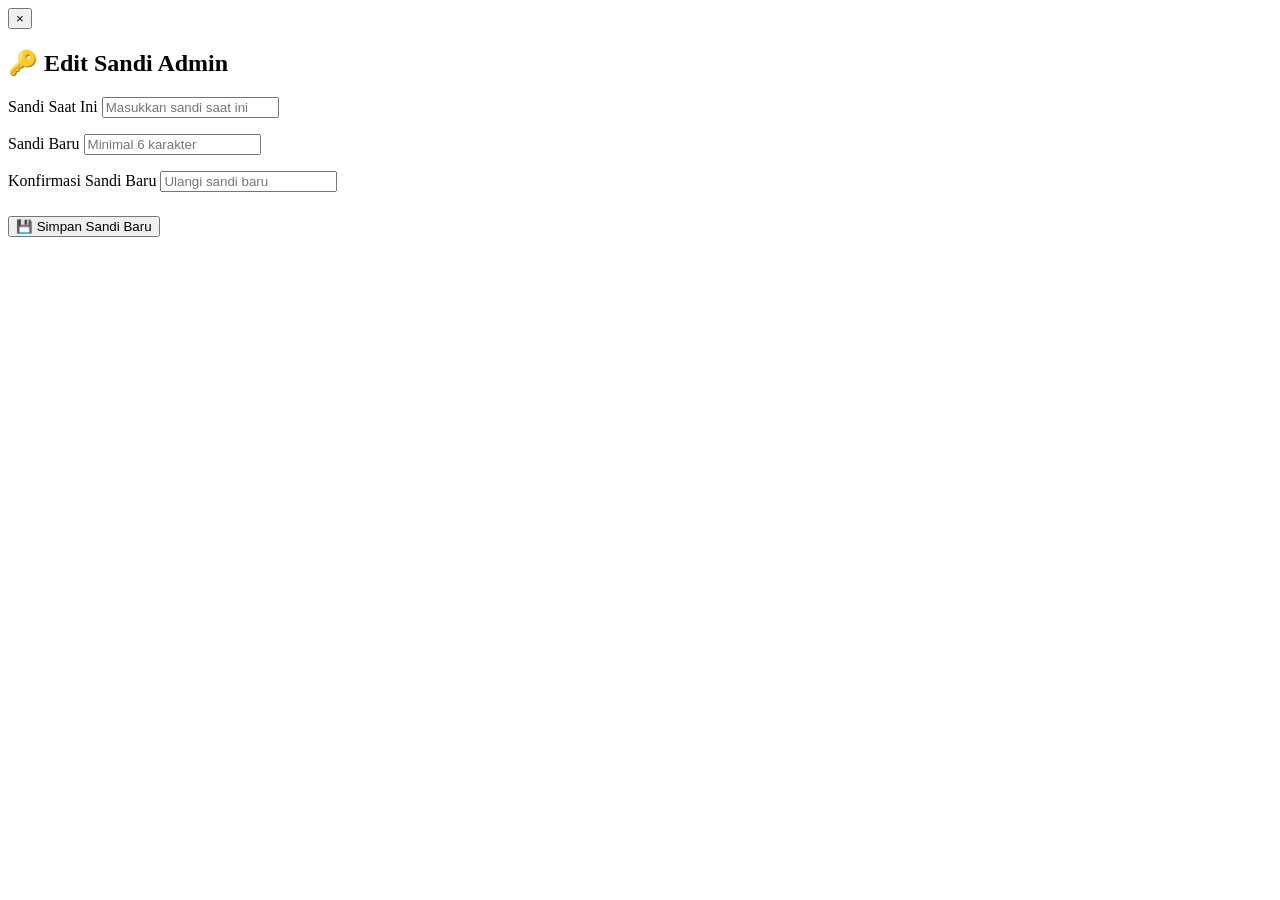
==== app.html @ 05ad00aa "Add files via upload" ====
<!DOCTYPE html>
<html lang="id">
<head>
    <meta charset="UTF-8">
    <meta name="viewport" content="width=device-width, initial-scale=1.0">
    <title>Birthday Greeting - App</title>
    <link rel="stylesheet" href="css/style.css">
</head>
<body>
    <!-- PEMBACA VIEW -->
    <div id="pembacaView" class="app-page" style="display: none;">
        <!-- Navbar -->
        <nav class="navbar">
            <div class="navbar-left">
                <h1 class="app-title">🎉 Happy Birthday!</h1>
            </div>
            <div class="navbar-right">
                <span class="user-info">
                    <span id="pembaca-username-display"></span>
                    <span id="pembaca-role-badge"></span>
                </span>
                <button id="pembaca-logoutBtn" class="logout-btn">Logout</button>
            </div>
        </nav>

        <!-- Main Content Area -->
        <div class="app-container">
            <!-- Background Music -->
            <audio id="bgMusic" loop>
                <source src="https://www.soundhelix.com/examples/mp3/SoundHelix-Song-1.mp3" type="audio/mpeg">
            </audio>

            <!-- Pages Container -->
            <div class="pages-container">
                <!-- Page 1: Greeting -->
                <div class="page" id="page1">
                    <div class="page-content">
                        <h2>Selamat Ulang Tahun! 🎂</h2>
                        <p id="page1-message">Semoga hari istimewa Anda penuh dengan kebahagiaan dan berkah.</p>
                    </div>
                </div>

                <!-- Page 2: Prayer -->
                <div class="page" id="page2">
                    <div class="page-content">
                        <h2>Doa Spesial 🙏</h2>
                        <p id="page2-message">Semoga setiap langkahmu dipandu oleh kasih sayang Tuhan, dan setiap mimpi menjadi kenyataan yang indah.</p>
                    </div>
                </div>

                <!-- Page 3: Document -->
                <div class="page" id="page3">
                    <div class="page-content">
                        <h2>Momen Spesial 📸</h2>
                        <div id="page3-content" class="document-container">
                            <p>Tempat untuk foto, dokumen, atau konten spesial lainnya.</p>
                        </div>
                    </div>
                </div>

                <!-- Page 4: Final Message & WhatsApp -->
                <div class="page" id="page4">
                    <div class="page-content">
                        <h2>Terima Kasih 💝</h2>
                        <p id="page4-message">Selamat ulang tahun yang luar biasa!</p>
                        <div class="whatsapp-section">
                            <button id="sendWhatsappBtn" class="whatsapp-btn">
                                📱 Kirim Pesan WhatsApp
                            </button>
                            <p class="wa-note">Pesan akan dikirim ke nomor yang telah diatur</p>
                        </div>
                    </div>
                </div>
            </div>

            <!-- Page Indicator -->
            <div class="page-indicator">
                <span id="pageCounter">1 / 4</span>
            </div>
        </div>

        <!-- Controls -->
        <div class="controls">
            <button id="prevBtn" class="control-btn prev-btn">⬅️ Sebelumnya</button>
            <button id="musicToggleBtn" class="control-btn music-btn">🔊 Musik: ON</button>
            <button id="nextBtn" class="control-btn next-btn">Selanjutnya ➡️</button>
        </div>
    </div>

    <!-- ADMIN DASHBOARD VIEW -->
    <div id="adminView" style="display: none;">
        <div class="admin-dashboard">
            <!-- Sidebar -->
            <aside class="admin-sidebar">
                <div class="admin-header">
                    <div class="admin-logo">🎉 Admin Panel</div>
                </div>
                
                <nav class="admin-menu">
                    <button class="admin-menu-item active" data-page="pembaca">
                        <span class="menu-icon">👥</span>
                        <span class="menu-label">Manage Reviewers</span>
                    </button>
                    <button class="admin-menu-item" data-page="content">
                        <span class="menu-icon">📝</span>
                        <span class="menu-label">Edit Content</span>
                    </button>
                    <button class="admin-menu-item" data-page="settings">
                        <span class="menu-icon">⚙️</span>
                        <span class="menu-label">Settings</span>
                    </button>
                </nav>
            </aside>

            <!-- Main Content -->
            <main class="admin-main">
                <div class="admin-top-bar">
                    <h1 class="admin-title" id="pageTitle">Kelola Pembaca</h1>

                    <div class="admin-profile" id="adminProfile">
                        <button class="admin-profile-trigger" id="adminProfileTrigger" aria-expanded="false">
                            <div class="admin-profile-avatar" id="adminAvatar">A</div>
                            <span class="admin-profile-name" id="adminUsername">Admin</span>
                            <span class="admin-profile-chevron">▾</span>
                        </button>
                        <div class="admin-profile-dropdown" id="adminProfileDropdown">
                            <button class="admin-dropdown-item" id="editPasswordBtn">
                                <span>🔑</span> Edit Sandi
                            </button>
                            <button class="admin-dropdown-item danger" id="admin-logoutBtn">
                                <span>🚪</span> Logout
                            </button>
                        </div>
                    </div>
                </div>

                <div class="admin-content">
                    <!-- PEMBACA PAGE -->
                    <div id="pembacaPage" class="admin-section-page">
                        <div class="admin-section">
                            <h3 id="pembacaFormTitle">👥 Tambah Pembaca Baru</h3>
                            <input type="hidden" id="editPembacaId" value="">
                            <div class="form-grid">
                                <div class="form-field">
                                    <label>Username Pembaca</label>
                                    <input type="text" id="newPembacaUsername" placeholder="Masukkan username">
                                </div>
                            </div>
                            <div style="margin-bottom: 20px;">
                                <div class="form-field">
                                    <label>Pesan Default (Page 1)</label>
                                    <textarea id="newPembacaMessage" placeholder="Pesan khusus untuk pembaca ini..." rows="4"></textarea>
                                </div>
                            </div>
                            <button id="pembacaSubmitBtn" class="btn-primary" onclick="submitPembacaForm()">➕ Tambah Pembaca</button>
                        </div>


                        <button id="cancelEditBtn"
                            class="btn-secondary"
                            onclick="cancelEditPembaca()"
                            style="display:none;">
                            Batal
                        </button>
                        <div class="admin-section">
                            <h3>📋 Daftar Pembaca</h3>
                            <div id="pembacaListContainer" class="pembaca-list-container">
                                <!-- Reviewer cards akan dimuat di sini -->
                            </div>
                        </div>
                    </div>

                    <!-- CONTENT EDITOR PAGE -->
                    <div id="contentPage" class="admin-section-page" style="display: none;">
                        <div class="admin-section">
                            <h3>📝 Edit Content Setiap Reviewer</h3>
                            
                            <div style="margin-bottom: 20px;">
                                <label class="form-field" style="margin-bottom: 10px;">
                                    <span style="font-weight: 600; margin-bottom: 8px; display: block;">Pilih Pembaca</span>
                                    <select id="pembacaSelector" onchange="loadPembacaContent()">
                                        <option value="">-- Pilih Pembaca --</option>
                                    </select>
                                </label>
                            </div>

                            <div id="contentEditorContainer" style="display: none;">
                                <!-- Page tabs -->
                                <div class="page-tabs">
                                    <button class="page-tab active" onclick="switchContentPage(1)">Page 1: Ucapan</button>
                                    <button class="page-tab" onclick="switchContentPage(2)">Page 2: Doa</button>
                                    <button class="page-tab" onclick="switchContentPage(3)">Page 3: Dokumen</button>
                                    <button class="page-tab" onclick="switchContentPage(4)">Page 4: Pesan Akhir</button>
                                </div>

                                <!-- Content editors -->
                                <div id="contentPage1" class="page-editor active">
                                    <div class="form-field">
                                        <label>Ucapan (Page 1)</label>
                                        <textarea id="content-page1" placeholder="Masukkan ucapan..." rows="5"></textarea>
                                    </div>
                                </div>

                                <div id="contentPage2" class="page-editor">
                                    <div class="form-field">
                                        <label>Doa (Page 2)</label>
                                        <textarea id="content-page2" placeholder="Masukkan doa..." rows="5"></textarea>
                                    </div>
                                </div>

                                <div id="contentPage3" class="page-editor">
                                    <div class="form-field">
                                        <label>Upload Gambar (Page 3)</label>
                                        <input type="file" id="content-page3-image" accept="image/*">
                                        <div class="form-hint">Format JPG/PNG. Gambar otomatis dikompres agar hemat penyimpanan.</div>
                                    </div>

                                    <div id="page3ImagePreviewWrapper" style="display:none; margin-top: 16px;">
                                        <img id="page3ImagePreview" src="" alt="Preview gambar">
                                        <button type="button" class="btn-secondary" style="margin-top: 10px;" onclick="removePage3Image()">🗑️ Hapus Gambar</button>
                                    </div>

                                    <div class="form-field" style="margin-top: 20px;">
                                        <label>Keterangan / Caption (opsional)</label>
                                        <textarea id="content-page3" placeholder="Keterangan untuk gambar ini..." rows="3"></textarea>
                                    </div>
                                </div>

                                <div id="contentPage4" class="page-editor">
                                    <div class="form-field">
                                        <label>Pesan Akhir (Page 4)</label>
                                        <textarea id="content-page4" placeholder="Masukkan pesan akhir..." rows="5"></textarea>
                                    </div>
                                </div>

                                <button class="btn-primary" style="margin-top: 20px;" onclick="savePembacaContent()">💾 Simpan Content</button>
                            </div>
                        </div>
                    </div>

                    <!-- SETTINGS PAGE -->
                    <div id="settingsPage" class="admin-section-page" style="display: none;">
                        <div class="admin-section">
                            <h3>🎵 Background Music</h3>
                            <div class="form-field">
                                <label>URL Musik Latar</label>
                                <input type="url" id="musicURLInput" placeholder="https://example.com/music.mp3">
                                <div class="form-hint">Format MP3 atau audio lainnya yang dapat di-stream</div>
                            </div>
                        </div>

                        <div class="admin-section">
                            <h3>💬 WhatsApp Configuration</h3>
                            <div class="form-grid">
                                <div class="form-field">
                                    <label>Nomor WhatsApp Penerima</label>
                                    <input type="text" id="waNumberInput" placeholder="62812345678">
                                    <div class="form-hint">Format: 62 untuk Indonesia (tanpa +)</div>
                                </div>
                            </div>
                            <div style="margin-bottom: 20px;">
                                <div class="form-field">
                                    <label>Pesan WhatsApp</label>
                                    <textarea id="waMessageInput" placeholder="Masukkan pesan..." rows="4"></textarea>
                                </div>
                            </div>
                        </div>

                        <div class="admin-section">
                            <h3>📄 Konten Default (Global)</h3>
                            <div style="margin-bottom: 20px;">
                                <div class="form-field">
                                    <label>Default Page 1 Message</label>
                                    <textarea id="defaultPage1Input" placeholder="Default untuk reviewer baru..." rows="3"></textarea>
                                </div>
                            </div>
                            <div style="margin-bottom: 20px;">
                                <div class="form-field">
                                    <label>Default Page 2 Message</label>
                                    <textarea id="defaultPage2Input" placeholder="Default untuk reviewer baru..." rows="3"></textarea>
                                </div>
                            </div>
                            <div style="margin-bottom: 20px;">
                                <div class="form-field">
                                    <label>Default Page 4 Message</label>
                                    <textarea id="defaultPage4Input" placeholder="Default untuk reviewer baru..." rows="3"></textarea>
                                </div>
                            </div>

                            <button class="btn-primary" onclick="saveAdminSettings()">💾 Simpan Semua Settings</button>
                        </div>
                    </div>
                </div>
            </main>
        </div>
    </div>

    <!-- EDIT PASSWORD MODAL -->
    <div class="modal" id="editPasswordModal">
        <div class="modal-content">
            <button class="close-modal" id="closeEditPasswordModal">&times;</button>
            <h2>🔑 Edit Sandi Admin</h2>

            <div class="form-field" style="margin-bottom: 16px;">
                <label>Sandi Saat Ini</label>
                <input type="password" id="currentPasswordInput" placeholder="Masukkan sandi saat ini">
            </div>
            <div class="form-field" style="margin-bottom: 16px;">
                <label>Sandi Baru</label>
                <input type="password" id="newPasswordInput" placeholder="Minimal 6 karakter">
            </div>
            <div class="form-field" style="margin-bottom: 24px;">
                <label>Konfirmasi Sandi Baru</label>
                <input type="password" id="confirmPasswordInput" placeholder="Ulangi sandi baru">
            </div>

            <button class="btn-primary" onclick="changeAdminPassword()">💾 Simpan Sandi Baru</button>
        </div>
    </div>

    <script src="js/auth.js"></script>
    <script src="js/app.js"></script>
    <script src="js/admin.js"></script>
</body>
</html>
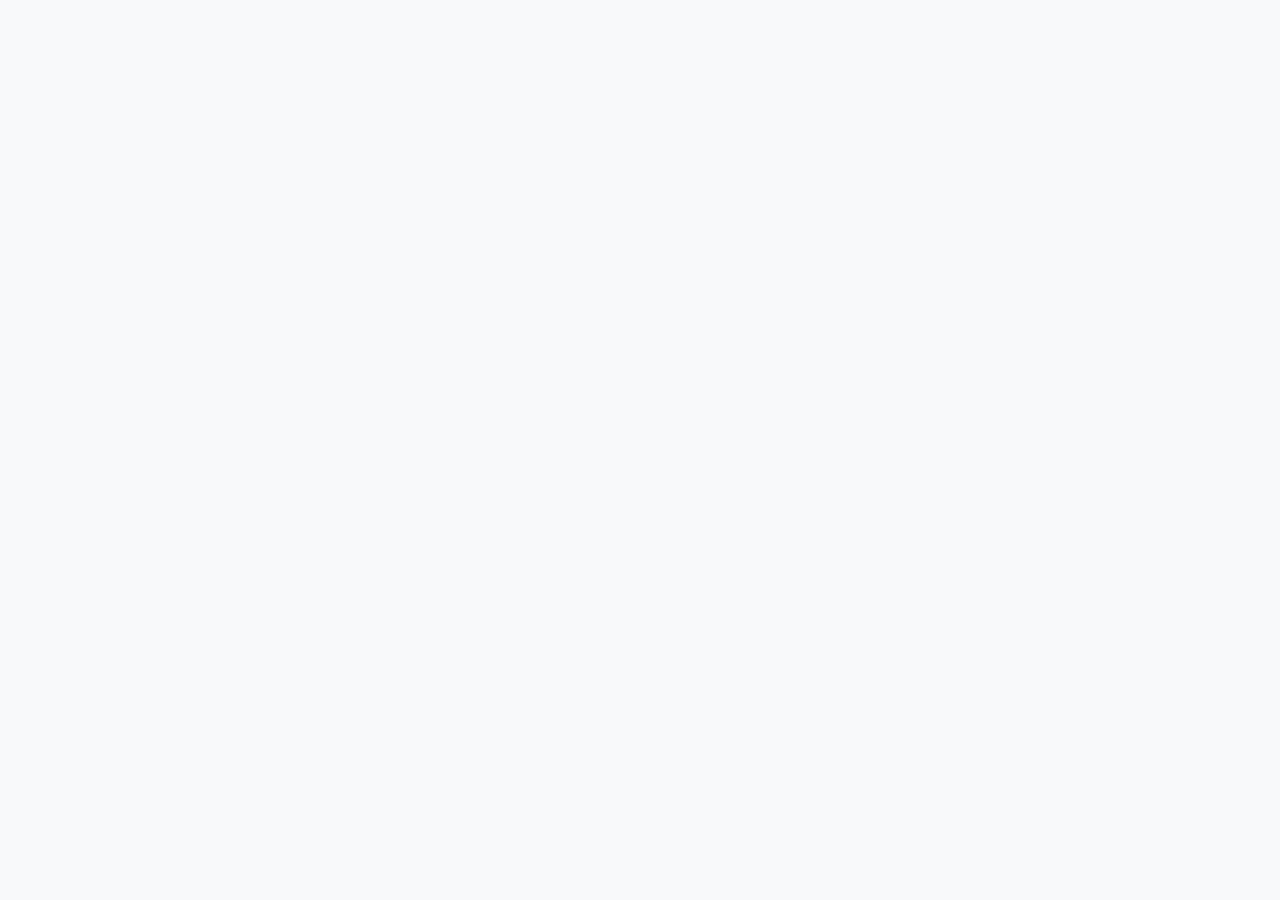
==== commit 85085990: "Update app.html" ====
--- a/app.html
+++ b/app.html
@@ -4,7 +4,7 @@
     <meta charset="UTF-8">
     <meta name="viewport" content="width=device-width, initial-scale=1.0">
     <title>Birthday Greeting - App</title>
-    <link rel="stylesheet" href="css/style.css">
+    <link rel="stylesheet" href="style.css">
 </head>
 <body>
     <!-- PEMBACA VIEW -->
@@ -322,4 +322,4 @@
     <script src="js/app.js"></script>
     <script src="js/admin.js"></script>
 </body>
-</html>+</html>
--- a/style.css
+++ b/style.css
@@ -0,0 +1,1236 @@
+/* ============================================
+   GLOBAL & RESET
+   ============================================ */
+* {
+    margin: 0;
+    padding: 0;
+    box-sizing: border-box;
+}
+
+:root {
+    --primary: #667eea;
+    --primary-dark: #5568d3;
+    --primary-light: #8b9cff;
+    --secondary: #764ba2;
+    --success: #4CAF50;
+    --danger: #f44336;
+    --warning: #ff9800;
+    --bg-light: #f8f9fa;
+    --bg-lighter: #ffffff;
+    --text-dark: #1a1a1a;
+    --text-muted: #6c757d;
+    --border-color: #e0e0e0;
+    --shadow-sm: 0 2px 8px rgba(0, 0, 0, 0.08);
+    --shadow-md: 0 4px 16px rgba(0, 0, 0, 0.12);
+    --shadow-lg: 0 10px 32px rgba(0, 0, 0, 0.15);
+}
+
+html, body {
+    font-family: 'Inter', 'Segoe UI', Tahoma, Geneva, Verdana, sans-serif;
+    background-color: var(--bg-light);
+    color: var(--text-dark);
+    line-height: 1.6;
+}
+
+/* Scrollbar */
+::-webkit-scrollbar {
+    width: 8px;
+    height: 8px;
+}
+
+::-webkit-scrollbar-track {
+    background: var(--bg-light);
+}
+
+::-webkit-scrollbar-thumb {
+    background: var(--border-color);
+    border-radius: 4px;
+}
+
+::-webkit-scrollbar-thumb:hover {
+    background: var(--primary);
+}
+
+/* ============================================
+   LOGIN PAGE STYLES
+   ============================================ */
+.login-page {
+    display: flex;
+    align-items: center;
+    justify-content: center;
+    min-height: 100vh;
+    background: linear-gradient(135deg, #667eea 0%, #764ba2 100%);
+    position: relative;
+    overflow: hidden;
+}
+
+.login-page::before {
+    content: '';
+    position: absolute;
+    top: -50%;
+    right: -50%;
+    width: 200%;
+    height: 200%;
+    background: radial-gradient(circle, rgba(255, 255, 255, 0.1) 1px, transparent 1px);
+    background-size: 50px 50px;
+    animation: float 20s infinite linear;
+}
+
+@keyframes float {
+    0% { transform: translate(0, 0); }
+    100% { transform: translate(50px, 50px); }
+}
+
+.login-container {
+    width: 100%;
+    max-width: 450px;
+    padding: 20px;
+    position: relative;
+    z-index: 10;
+}
+
+.login-card {
+    background: var(--bg-lighter);
+    border-radius: 16px;
+    padding: 50px 40px;
+    box-shadow: var(--shadow-lg);
+    animation: slideUp 0.6s ease-out;
+    backdrop-filter: blur(10px);
+}
+
+@keyframes slideUp {
+    from {
+        opacity: 0;
+        transform: translateY(40px);
+    }
+    to {
+        opacity: 1;
+        transform: translateY(0);
+    }
+}
+
+.login-title {
+    font-size: 32px;
+    font-weight: 700;
+    background: linear-gradient(135deg, var(--primary) 0%, var(--secondary) 100%);
+    -webkit-background-clip: text;
+    -webkit-text-fill-color: transparent;
+    margin-bottom: 10px;
+    text-align: center;
+}
+
+.login-subtitle {
+    color: var(--text-muted);
+    text-align: center;
+    margin-bottom: 30px;
+    font-size: 14px;
+    font-weight: 500;
+}
+
+/* Login Tabs */
+.login-tabs {
+    display: flex;
+    gap: 0;
+    margin-bottom: 30px;
+    background-color: var(--bg-light);
+    padding: 4px;
+    border-radius: 10px;
+}
+
+.tab-btn {
+    flex: 1;
+    padding: 12px;
+    background-color: transparent;
+    border: none;
+    border-radius: 8px;
+    color: var(--text-muted);
+    font-size: 14px;
+    font-weight: 600;
+    cursor: pointer;
+    transition: all 0.3s ease;
+}
+
+.tab-btn.active {
+    background-color: var(--bg-lighter);
+    color: var(--primary);
+    box-shadow: var(--shadow-sm);
+}
+
+.tab-btn:hover {
+    color: var(--primary);
+}
+
+/* Login Form */
+.login-form {
+    display: none;
+    animation: fadeIn 0.3s ease;
+}
+
+.login-form.active-tab {
+    display: block;
+}
+
+@keyframes fadeIn {
+    from { opacity: 0; }
+    to { opacity: 1; }
+}
+
+.form-group {
+    margin-bottom: 18px;
+}
+
+.form-group label {
+    display: block;
+    margin-bottom: 8px;
+    font-weight: 600;
+    color: var(--text-dark);
+    font-size: 14px;
+}
+
+.form-group input {
+    width: 100%;
+    padding: 12px 14px;
+    border: 2px solid var(--border-color);
+    border-radius: 10px;
+    font-size: 14px;
+    transition: all 0.3s ease;
+    background-color: var(--bg-light);
+}
+
+.form-group input:focus {
+    outline: none;
+    border-color: var(--primary);
+    background-color: var(--bg-lighter);
+    box-shadow: 0 0 0 3px rgba(102, 126, 234, 0.1);
+}
+
+.login-btn {
+    width: 100%;
+    padding: 14px;
+    background: linear-gradient(135deg, var(--primary) 0%, var(--secondary) 100%);
+    color: white;
+    border: none;
+    border-radius: 10px;
+    font-size: 16px;
+    font-weight: 600;
+    cursor: pointer;
+    transition: all 0.3s ease;
+    box-shadow: var(--shadow-md);
+}
+
+.login-btn:hover {
+    transform: translateY(-3px);
+    box-shadow: 0 8px 20px rgba(102, 126, 234, 0.4);
+}
+
+.login-btn:active {
+    transform: translateY(-1px);
+}
+
+.login-info {
+    background: linear-gradient(135deg, #f0f4ff 0%, #f9f5ff 100%);
+    padding: 16px;
+    border-radius: 10px;
+    margin-top: 20px;
+    font-size: 13px;
+    color: var(--text-dark);
+    border-left: 4px solid var(--primary);
+}
+
+.login-info p {
+    margin-bottom: 8px;
+}
+
+.login-info p:last-child {
+    margin-bottom: 0;
+}
+
+.login-info code {
+    background-color: var(--bg-lighter);
+    padding: 3px 8px;
+    border-radius: 5px;
+    font-family: 'Monaco', 'Courier New', monospace;
+    color: var(--primary);
+    font-weight: 600;
+    font-size: 12px;
+}
+
+.error-message {
+    color: var(--danger);
+    text-align: center;
+    font-size: 14px;
+    margin-top: 20px;
+    display: none;
+    padding: 12px 14px;
+    background-color: #ffe6e6;
+    border-radius: 8px;
+    border-left: 4px solid var(--danger);
+    animation: slideDown 0.3s ease;
+}
+
+@keyframes slideDown {
+    from {
+        opacity: 0;
+        transform: translateY(-10px);
+    }
+    to {
+        opacity: 1;
+        transform: translateY(0);
+    }
+}
+
+.error-message.show {
+    display: block;
+}
+
+/* ============================================
+   APP PAGE STYLES - PEMBACA VIEW
+   ============================================ */
+.app-page {
+    display: flex;
+    flex-direction: column;
+    min-height: 100vh;
+    background: linear-gradient(135deg, var(--primary) 0%, var(--secondary) 100%);
+    position: relative;
+}
+
+/* Navbar */
+.navbar {
+    background-color: rgba(0, 0, 0, 0.2);
+    backdrop-filter: blur(20px);
+    padding: 18px 30px;
+    display: flex;
+    justify-content: space-between;
+    align-items: center;
+    color: white;
+    box-shadow: var(--shadow-md);
+    border-bottom: 1px solid rgba(255, 255, 255, 0.1);
+}
+
+.app-title {
+    font-size: 26px;
+    font-weight: 700;
+    letter-spacing: -0.5px;
+}
+
+.navbar-right {
+    display: flex;
+    align-items: center;
+    gap: 20px;
+}
+
+.user-info {
+    display: flex;
+    align-items: center;
+    gap: 12px;
+    font-size: 14px;
+}
+
+#username-display {
+    font-weight: 600;
+    letter-spacing: -0.3px;
+}
+
+#role-badge {
+    background-color: rgba(255, 255, 255, 0.25);
+    padding: 6px 14px;
+    border-radius: 20px;
+    font-size: 12px;
+    font-weight: 600;
+    backdrop-filter: blur(10px);
+}
+
+.logout-btn {
+    padding: 10px 18px;
+    background-color: rgba(255, 255, 255, 0.15);
+    color: white;
+    border: 2px solid rgba(255, 255, 255, 0.4);
+    border-radius: 8px;
+    cursor: pointer;
+    font-size: 14px;
+    font-weight: 600;
+    transition: all 0.3s ease;
+}
+
+.logout-btn:hover {
+    background-color: rgba(255, 255, 255, 0.25);
+    transform: translateY(-2px);
+    border-color: white;
+}
+
+/* Main App Container - Pembaca View */
+.app-container {
+    flex: 1;
+    display: flex;
+    align-items: center;
+    justify-content: center;
+    padding: 40px 20px;
+    position: relative;
+}
+
+.pages-container {
+    width: 100%;
+    max-width: 700px;
+    height: 550px;
+    position: relative;
+    perspective: 1000px;
+}
+
+.page {
+    position: absolute;
+    width: 100%;
+    height: 100%;
+    background: var(--bg-lighter);
+    border-radius: 20px;
+    padding: 50px;
+    box-shadow: var(--shadow-lg);
+    opacity: 0;
+    visibility: hidden;
+    transform: translateX(120px) rotateY(25deg);
+    transition: all 0.6s cubic-bezier(0.34, 1.56, 0.64, 1);
+    display: flex;
+    align-items: center;
+    justify-content: center;
+    overflow-y: auto;
+}
+
+.page.active {
+    opacity: 1;
+    visibility: visible;
+    transform: translateX(0) rotateY(0);
+}
+
+.page.prev {
+    transform: translateX(-120px) rotateY(-25deg);
+}
+
+.page-content {
+    text-align: center;
+    width: 100%;
+}
+
+.page-content h2 {
+    font-size: 32px;
+    font-weight: 700;
+    background: linear-gradient(135deg, var(--primary) 0%, var(--secondary) 100%);
+    -webkit-background-clip: text;
+    -webkit-text-fill-color: transparent;
+    margin-bottom: 24px;
+}
+
+.page-content p {
+    font-size: 18px;
+    color: var(--text-dark);
+    line-height: 1.9;
+    margin-bottom: 16px;
+}
+
+.document-container {
+    background-color: var(--bg-light);
+    padding: 30px;
+    border-radius: 12px;
+    border: 2px dashed var(--primary);
+    min-height: 250px;
+    display: flex;
+    flex-direction: column;
+    align-items: center;
+    justify-content: center;
+    gap: 16px;
+}
+
+.whatsapp-section {
+    margin-top: 40px;
+    padding-top: 30px;
+    border-top: 2px solid var(--border-color);
+}
+
+.whatsapp-btn {
+    padding: 16px 32px;
+    background: linear-gradient(135deg, #25D366 0%, #20BA5E 100%);
+    color: white;
+    border: none;
+    border-radius: 12px;
+    font-size: 16px;
+    font-weight: 600;
+    cursor: pointer;
+    transition: all 0.3s ease;
+    box-shadow: var(--shadow-md);
+    display: inline-block;
+}
+
+.whatsapp-btn:hover {
+    transform: translateY(-4px);
+    box-shadow: 0 8px 24px rgba(37, 211, 102, 0.35);
+}
+
+.whatsapp-btn:active {
+    transform: translateY(-2px);
+}
+
+.wa-note {
+    font-size: 13px;
+    color: var(--text-muted);
+    margin-top: 12px;
+}
+
+.page-indicator {
+    position: absolute;
+    bottom: 30px;
+    left: 50%;
+    transform: translateX(-50%);
+    background-color: rgba(0, 0, 0, 0.3);
+    color: white;
+    padding: 10px 20px;
+    border-radius: 24px;
+    font-size: 14px;
+    font-weight: 600;
+    backdrop-filter: blur(10px);
+    border: 1px solid rgba(255, 255, 255, 0.2);
+}
+
+.controls {
+    display: flex;
+    justify-content: center;
+    gap: 16px;
+    padding: 24px;
+    background-color: rgba(0, 0, 0, 0.15);
+}
+
+.control-btn {
+    padding: 14px 28px;
+    background-color: white;
+    color: var(--primary);
+    border: none;
+    border-radius: 12px;
+    font-size: 14px;
+    font-weight: 600;
+    cursor: pointer;
+    transition: all 0.3s ease;
+    box-shadow: var(--shadow-md);
+    letter-spacing: -0.3px;
+}
+
+.control-btn:hover:not(.disabled) {
+    transform: translateY(-4px);
+    box-shadow: 0 8px 24px rgba(0, 0, 0, 0.25);
+}
+
+.control-btn:active:not(.disabled) {
+    transform: translateY(-2px);
+}
+
+.control-btn.disabled {
+    opacity: 0.5;
+    cursor: not-allowed;
+}
+
+.control-btn.disabled:hover {
+    transform: none;
+}
+
+/* ============================================
+   ADMIN DASHBOARD STYLES
+   ============================================ */
+.admin-dashboard {
+    display: flex;
+    min-height: 100vh;
+    background-color: var(--bg-light);
+}
+
+/* Admin Sidebar */
+.admin-sidebar {
+    width: 280px;
+    background: var(--bg-lighter);
+    border-right: 1px solid var(--border-color);
+    display: flex;
+    flex-direction: column;
+    box-shadow: var(--shadow-sm);
+    overflow-y: auto;
+    position: relative;
+    z-index: 50;
+}
+
+.admin-header {
+    padding: 24px 20px;
+    border-bottom: 1px solid var(--border-color);
+}
+
+.admin-logo {
+    font-size: 24px;
+    font-weight: 700;
+    background: linear-gradient(135deg, var(--primary) 0%, var(--secondary) 100%);
+    -webkit-background-clip: text;
+    -webkit-text-fill-color: transparent;
+}
+
+.admin-menu {
+    list-style: none;
+    padding: 16px 12px;
+    flex: 1;
+    display: flex;
+    flex-direction: column;
+    gap: 4px;
+}
+
+.admin-menu-item {
+    display: flex;
+    align-items: center;
+    gap: 12px;
+    width: 100%;
+    padding: 12px 16px;
+    background: none;
+    color: var(--text-muted);
+    text-decoration: none;
+    font-weight: 600;
+    font-size: 14px;
+    cursor: pointer;
+    transition: all 0.25s ease;
+    border: none;
+    border-radius: 10px;
+    text-align: left;
+}
+
+.menu-icon {
+    font-size: 17px;
+    width: 22px;
+    display: inline-flex;
+    align-items: center;
+    justify-content: center;
+    flex-shrink: 0;
+}
+
+.admin-menu-item:hover {
+    background-color: var(--bg-light);
+    color: var(--primary);
+}
+
+.admin-menu-item.active {
+    background: linear-gradient(135deg, rgba(102, 126, 234, 0.12) 0%, rgba(118, 75, 162, 0.12) 100%);
+    color: var(--primary);
+    box-shadow: inset 3px 0 0 var(--primary);
+}
+
+/* Admin Main Content */
+.admin-main {
+    flex: 1;
+    display: flex;
+    flex-direction: column;
+}
+
+.admin-top-bar {
+    background: var(--bg-lighter);
+    padding: 20px 30px;
+    border-bottom: 1px solid var(--border-color);
+    box-shadow: var(--shadow-sm);
+    display: flex;
+    justify-content: space-between;
+    align-items: center;
+    position: relative;
+    z-index: 60;
+}
+
+.admin-title {
+    font-size: 24px;
+    font-weight: 700;
+    color: var(--text-dark);
+}
+
+/* Admin Profile Dropdown (Top Bar) */
+.admin-profile {
+    position: relative;
+}
+
+.admin-profile-trigger {
+    display: flex;
+    align-items: center;
+    gap: 10px;
+    padding: 6px 16px 6px 6px;
+    background-color: var(--bg-light);
+    border: 1px solid var(--border-color);
+    border-radius: 30px;
+    cursor: pointer;
+    transition: all 0.25s ease;
+}
+
+.admin-profile-trigger:hover {
+    border-color: var(--primary);
+    box-shadow: var(--shadow-sm);
+}
+
+.admin-profile-avatar {
+    width: 34px;
+    height: 34px;
+    border-radius: 50%;
+    background: linear-gradient(135deg, var(--primary) 0%, var(--secondary) 100%);
+    display: flex;
+    align-items: center;
+    justify-content: center;
+    color: white;
+    font-weight: 700;
+    font-size: 15px;
+    flex-shrink: 0;
+}
+
+.admin-profile-name {
+    font-weight: 600;
+    font-size: 14px;
+    color: var(--text-dark);
+}
+
+.admin-profile-chevron {
+    font-size: 11px;
+    color: var(--text-muted);
+    transition: transform 0.25s ease;
+}
+
+.admin-profile.open .admin-profile-chevron {
+    transform: rotate(180deg);
+}
+
+.admin-profile-dropdown {
+    position: absolute;
+    top: calc(100% + 10px);
+    right: 0;
+    min-width: 190px;
+    background: var(--bg-lighter);
+    border: 1px solid var(--border-color);
+    border-radius: 12px;
+    box-shadow: var(--shadow-lg);
+    padding: 8px;
+    opacity: 0;
+    visibility: hidden;
+    transform: translateY(-8px);
+    transition: all 0.2s ease;
+    z-index: 200;
+}
+
+.admin-profile-dropdown.show {
+    opacity: 1;
+    visibility: visible;
+    transform: translateY(0);
+}
+
+.admin-dropdown-item {
+    display: flex;
+    align-items: center;
+    gap: 10px;
+    width: 100%;
+    padding: 10px 12px;
+    background: none;
+    border: none;
+    border-radius: 8px;
+    font-size: 13px;
+    font-weight: 600;
+    color: var(--text-dark);
+    cursor: pointer;
+    transition: all 0.2s ease;
+    text-align: left;
+}
+
+.admin-dropdown-item:hover {
+    background-color: var(--bg-light);
+}
+
+.admin-dropdown-item.danger {
+    color: var(--danger);
+}
+
+.admin-dropdown-item.danger:hover {
+    background-color: #fee;
+}
+
+.admin-breadcrumb {
+    display: flex;
+    gap: 8px;
+    font-size: 13px;
+    color: var(--text-muted);
+}
+
+.admin-content {
+    flex: 1;
+    overflow-y: auto;
+    padding: 30px;
+}
+
+/* Admin Sections */
+.admin-section {
+    background: var(--bg-lighter);
+    border-radius: 16px;
+    padding: 30px;
+    margin-bottom: 24px;
+    box-shadow: var(--shadow-sm);
+    border: 1px solid var(--border-color);
+}
+
+.admin-section h3 {
+    font-size: 18px;
+    font-weight: 700;
+    margin-bottom: 20px;
+    padding-bottom: 16px;
+    border-bottom: 2px solid var(--border-color);
+    color: var(--text-dark);
+}
+
+.form-grid {
+    display: grid;
+    grid-template-columns: repeat(auto-fit, minmax(250px, 1fr));
+    gap: 20px;
+    margin-bottom: 20px;
+}
+
+.form-field {
+    display: flex;
+    flex-direction: column;
+}
+
+.form-field label {
+    font-size: 13px;
+    font-weight: 600;
+    margin-bottom: 8px;
+    color: var(--text-dark);
+}
+
+.form-field input,
+.form-field textarea,
+.form-field select {
+    padding: 12px 14px;
+    border: 1px solid var(--border-color);
+    border-radius: 10px;
+    font-size: 14px;
+    font-family: inherit;
+    transition: all 0.3s ease;
+    background-color: var(--bg-light);
+}
+
+.form-field input:focus,
+.form-field textarea:focus,
+.form-field select:focus {
+    outline: none;
+    border-color: var(--primary);
+    background-color: var(--bg-lighter);
+    box-shadow: 0 0 0 3px rgba(102, 126, 234, 0.1);
+}
+
+.form-field textarea {
+    resize: vertical;
+    min-height: 100px;
+}
+
+.form-hint {
+    font-size: 12px;
+    color: var(--text-muted);
+    margin-top: 6px;
+}
+
+/* Page 3 Image Upload (Admin) */
+.form-field input[type="file"] {
+    padding: 10px 12px;
+    border: 1px dashed var(--border-color);
+    border-radius: 10px;
+    background-color: var(--bg-light);
+    font-size: 13px;
+    cursor: pointer;
+}
+
+.form-field input[type="file"]:hover {
+    border-color: var(--primary);
+}
+
+#page3ImagePreviewWrapper img {
+    display: block;
+    max-width: 100%;
+    max-height: 280px;
+    object-fit: contain;
+    border-radius: 12px;
+    border: 1px solid var(--border-color);
+}
+
+/* Page 3 Image & Caption (Pembaca view) */
+.page3-image {
+    max-width: 100%;
+    max-height: 320px;
+    object-fit: contain;
+    border-radius: 12px;
+    box-shadow: var(--shadow-sm);
+}
+
+.page3-caption {
+    font-size: 16px;
+    color: var(--text-dark);
+    line-height: 1.7;
+}
+
+/* Pembaca List */
+.pembaca-list-container {
+    display: grid;
+    grid-template-columns: repeat(auto-fill, minmax(300px, 1fr));
+    gap: 20px;
+}
+
+.pembaca-card {
+    background: linear-gradient(135deg, #f0f4ff 0%, #f9f5ff 100%);
+    border: 1px solid var(--primary);
+    border-radius: 12px;
+    padding: 20px;
+    position: relative;
+}
+
+.pembaca-card-header {
+    display: flex;
+    justify-content: space-between;
+    align-items: start;
+    margin-bottom: 16px;
+}
+
+.pembaca-name {
+    font-weight: 700;
+    color: var(--primary);
+    font-size: 16px;
+}
+
+.pembaca-card-actions {
+    display: flex;
+    gap: 8px;
+}
+
+.btn-icon {
+    width: 32px;
+    height: 32px;
+    border: none;
+    border-radius: 8px;
+    background-color: white;
+    cursor: pointer;
+    font-size: 16px;
+    transition: all 0.3s ease;
+    display: flex;
+    align-items: center;
+    justify-content: center;
+}
+
+.btn-icon:hover {
+    transform: translateY(-2px);
+    box-shadow: var(--shadow-sm);
+}
+
+.btn-icon.edit {
+    color: #4CAF50;
+}
+
+.btn-icon.delete {
+    color: var(--danger);
+}
+
+.pembaca-message {
+    font-size: 13px;
+    color: var(--text-dark);
+    font-style: italic;
+    line-height: 1.6;
+    margin-bottom: 12px;
+    padding: 12px;
+    background-color: white;
+    border-radius: 8px;
+}
+
+.pembaca-pages {
+    font-size: 12px;
+    color: var(--text-muted);
+}
+
+/* Page Content Editor */
+.page-editor {
+    display: none;
+}
+
+.page-editor.active {
+    display: block;
+}
+
+.page-tabs {
+    display: flex;
+    gap: 12px;
+    margin-bottom: 24px;
+    border-bottom: 2px solid var(--border-color);
+    overflow-x: auto;
+}
+
+.page-tab {
+    padding: 12px 20px;
+    background: none;
+    border: none;
+    color: var(--text-muted);
+    font-weight: 600;
+    font-size: 14px;
+    cursor: pointer;
+    border-bottom: 3px solid transparent;
+    transition: all 0.3s ease;
+    white-space: nowrap;
+}
+
+.page-tab.active {
+    color: var(--primary);
+    border-bottom-color: var(--primary);
+}
+
+.page-tab:hover {
+    color: var(--primary);
+}
+
+/* Buttons */
+.btn-primary {
+    padding: 12px 24px;
+    background: linear-gradient(135deg, var(--primary) 0%, var(--secondary) 100%);
+    color: white;
+    border: none;
+    border-radius: 10px;
+    font-size: 14px;
+    font-weight: 600;
+    cursor: pointer;
+    transition: all 0.3s ease;
+    box-shadow: var(--shadow-md);
+    display: inline-flex;
+    align-items: center;
+    gap: 8px;
+}
+
+.btn-primary:hover {
+    transform: translateY(-3px);
+    box-shadow: 0 8px 20px rgba(102, 126, 234, 0.4);
+}
+
+.btn-primary:active {
+    transform: translateY(-1px);
+}
+
+.btn-secondary {
+    padding: 12px 24px;
+    background-color: var(--bg-light);
+    color: var(--primary);
+    border: 2px solid var(--primary);
+    border-radius: 10px;
+    font-size: 14px;
+    font-weight: 600;
+    cursor: pointer;
+    transition: all 0.3s ease;
+}
+
+.btn-secondary:hover {
+    background-color: var(--primary);
+    color: white;
+    transform: translateY(-2px);
+}
+
+/* Modal Styles */
+.modal {
+    display: none;
+    position: fixed;
+    z-index: 1000;
+    left: 0;
+    top: 0;
+    width: 100%;
+    height: 100%;
+    background-color: rgba(0, 0, 0, 0.5);
+    animation: fadeIn 0.3s ease;
+}
+
+.modal.show {
+    display: flex;
+    align-items: center;
+    justify-content: center;
+}
+
+.modal-content {
+    background: var(--bg-lighter);
+    padding: 40px;
+    border-radius: 16px;
+    max-width: 600px;
+    width: 90%;
+    max-height: 85vh;
+    overflow-y: auto;
+    position: relative;
+    animation: slideDown 0.3s ease;
+    box-shadow: var(--shadow-lg);
+}
+
+.close-modal {
+    position: absolute;
+    right: 20px;
+    top: 15px;
+    font-size: 32px;
+    font-weight: bold;
+    color: var(--text-muted);
+    cursor: pointer;
+    transition: color 0.3s ease;
+    background: none;
+    border: none;
+    width: 40px;
+    height: 40px;
+    display: flex;
+    align-items: center;
+    justify-content: center;
+}
+
+.close-modal:hover {
+    color: var(--text-dark);
+}
+
+.modal-content h2 {
+    font-size: 24px;
+    color: var(--text-dark);
+    margin-bottom: 24px;
+    font-weight: 700;
+}
+
+.modal-content h3 {
+    font-size: 16px;
+    color: var(--text-dark);
+    margin-top: 20px;
+    margin-bottom: 12px;
+    font-weight: 600;
+}
+
+/* ============================================
+   RESPONSIVE
+   ============================================ */
+@media (max-width: 1200px) {
+    .admin-sidebar {
+        width: 240px;
+    }
+}
+
+@media (max-width: 768px) {
+    .login-card {
+        padding: 30px 25px;
+    }
+
+    .admin-dashboard {
+        flex-direction: column;
+    }
+
+    .admin-sidebar {
+        width: 100%;
+        flex-direction: row;
+        height: auto;
+        border-right: none;
+        border-bottom: 1px solid var(--border-color);
+    }
+
+    .admin-header {
+        display: none;
+    }
+
+    .admin-menu {
+        display: flex;
+        gap: 0;
+        padding: 0;
+        flex: 1;
+    }
+
+    .admin-menu-item {
+        flex: 1;
+        padding: 12px 16px;
+        text-align: center;
+        border-left: none;
+        border-bottom: 3px solid transparent;
+        margin: 0;
+    }
+
+    .admin-menu-item.active {
+        border-left: none;
+        border-bottom-color: var(--primary);
+    }
+
+    .admin-footer {
+        display: none;
+    }
+
+    .admin-content {
+        padding: 20px;
+    }
+
+    .admin-top-bar {
+        padding: 16px 20px;
+    }
+
+    .admin-profile-name {
+        display: none;
+    }
+
+    .admin-profile-trigger {
+        padding: 5px;
+    }
+
+    .admin-section {
+        padding: 20px;
+    }
+
+    .reviewer-list-container {
+        grid-template-columns: 1fr;
+    }
+
+    .form-grid {
+        grid-template-columns: 1fr;
+    }
+
+    .pages-container {
+        height: 400px;
+        max-width: 90vw;
+    }
+
+    .page {
+        padding: 30px;
+    }
+
+    .page-content h2 {
+        font-size: 24px;
+    }
+
+    .navbar {
+        flex-direction: column;
+        gap: 15px;
+    }
+
+    .navbar-right {
+        width: 100%;
+        justify-content: space-between;
+    }
+
+    .control-btn {
+        padding: 10px 16px;
+        font-size: 12px;
+    }
+
+    .controls {
+        gap: 10px;
+        flex-wrap: wrap;
+    }
+}
+
+@media (max-width: 480px) {
+    .navbar {
+        padding: 12px 15px;
+    }
+
+    .app-title {
+        font-size: 18px;
+    }
+
+    .login-card {
+        padding: 20px 16px;
+    }
+
+    .login-title {
+        font-size: 24px;
+    }
+
+    .admin-section {
+        padding: 16px;
+    }
+
+    .page-content h2 {
+        font-size: 20px;
+    }
+
+    .modal-content {
+        padding: 24px;
+    }
+}
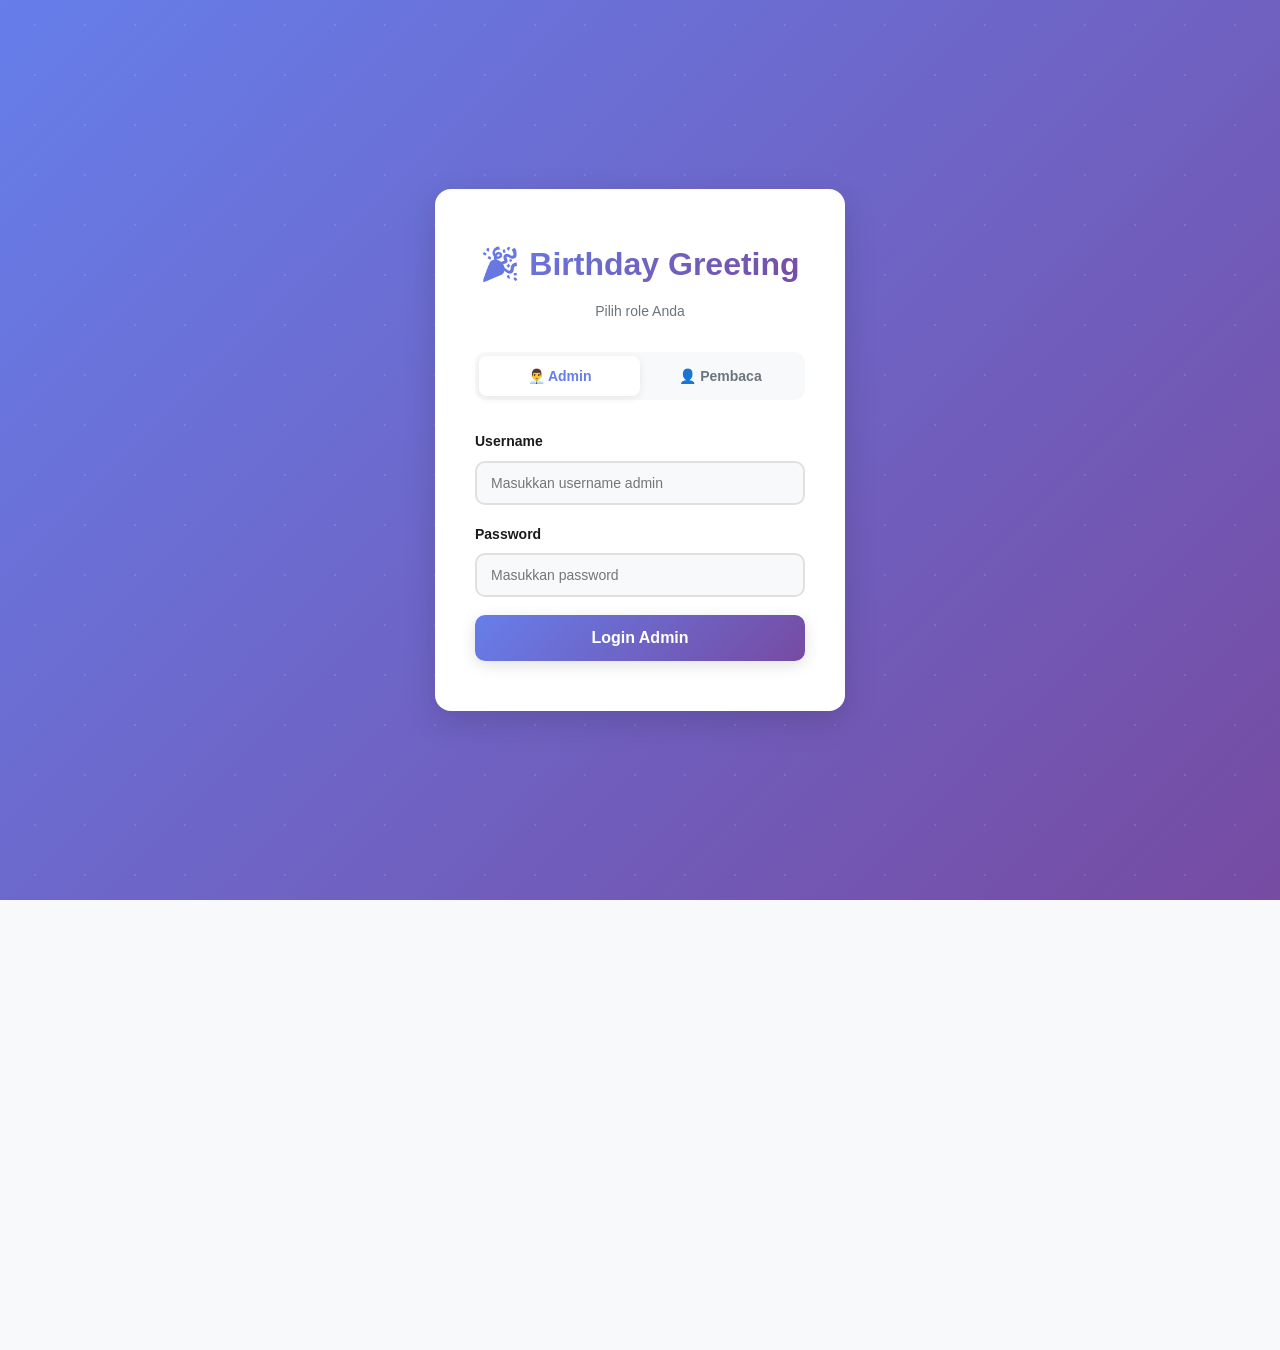
==== commit 6885ef5e: "Restore app.html to original state" ====
--- a/app.html
+++ b/app.html
@@ -318,8 +318,8 @@
         </div>
     </div>
 
-    <script src="js/auth.js"></script>
-    <script src="js/app.js"></script>
-    <script src="js/admin.js"></script>
+    <script src="auth.js"></script>
+    <script src="app.js"></script>
+    <script src="admin.js"></script>
 </body>
 </html>
